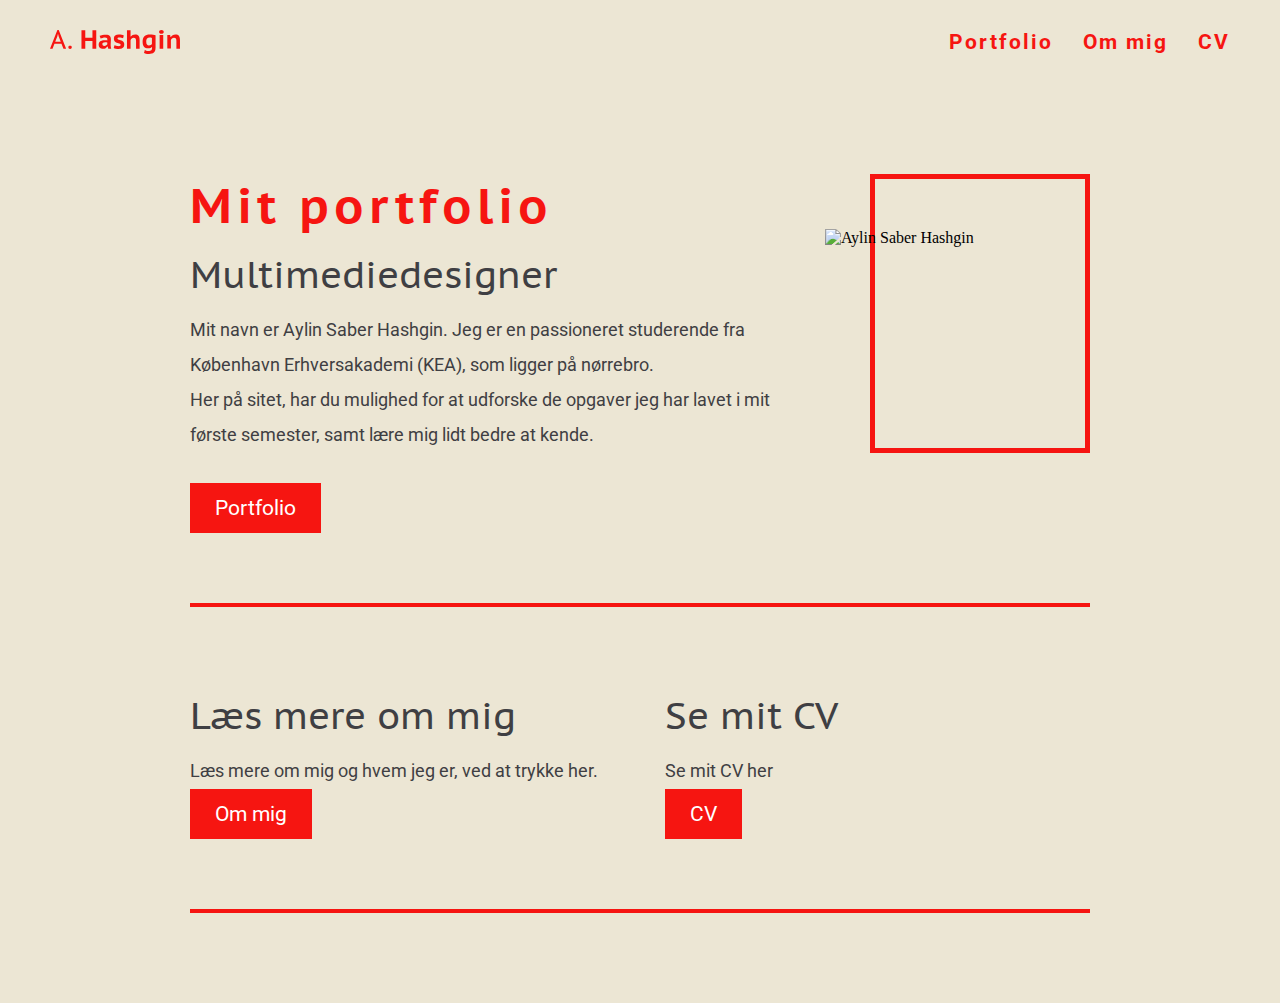
==== index.html @ f597c426 "logo tilføjet" ====
<!DOCTYPE html>
<html lang="da">
  <head>
    <meta charset="UTF-8" />
    <meta name="viewport" content="width=device-width, initial-scale=1.0" />
    <title>Document</title>
    <link rel="stylesheet" href="css/style.css" />
    <link rel="stylesheet" href="css/layout.css" />
    <link rel="preconnect" href="https://fonts.googleapis.com" />
    <link rel="preconnect" href="https://fonts.gstatic.com" crossorigin />
    <link
      href="https://fonts.googleapis.com/css2?family=PT+Sans+Caption:wght@400;700&family=Roboto:ital,wght@0,100;0,300;0,400;0,500;0,700;0,900;1,100;1,300;1,400;1,500;1,700;1,900&display=swap"
      rel="stylesheet"
    />
    <link rel="preconnect" href="https://fonts.googleapis.com" />
    <link rel="preconnect" href="https://fonts.gstatic.com" crossorigin />
    <link
      href="https://fonts.googleapis.com/css2?family=Roboto:ital,wght@0,100;0,300;0,400;0,500;0,700;0,900;1,100;1,300;1,400;1,500;1,700;1,900&display=swap"
      rel="stylesheet"
    />
  </head>
  <header>
    <div class="container">
      <a class="logo" href="index.html"><img src="billeder/logo.svg" alt="" /></a>
      <div class="line"></div>
      <nav class="menubar">
        <ul>
          <li><a href="portfolio.html">Portfolio</a></li>
          <li><a href="om-mig.html">Om mig</a></li>
          <li><a href="cv.html">CV</a></li>
        </ul>
      </nav>
    </div>
  </header>
  <body>
    <main>
      <div class="grid_2-1">
        <div class="textbox">
          <h1>Mit portfolio</h1>
          <h2>Multimediedesigner</h2>
          <p>
            Mit navn er Aylin Saber Hashgin. Jeg er en passioneret studerende fra København Erhversakademi (KEA), som ligger på nørrebro.
            <br />Her på sitet, har du mulighed for at udforske de opgaver jeg har lavet i mit første semester, samt lære mig lidt bedre at kende.
          </p>
        </div>
        <div class="imgbox">
          <img class="image1" src="billeder/IMG_6007.PNG" alt="Aylin Saber Hashgin" />
        </div>
        <a class="button" href="portfolio.html">Portfolio</a>
      </div>
      <hr />

      <div class="grid_1-1">
        <div class="linkbox">
          <h2>Læs mere om mig</h2>
          <p>Læs mere om mig og hvem jeg er, ved at trykke her.</p>
          <a class="button" href="om-mig.html">Om mig</a>
        </div>

        <div class="linkbox">
          <h2>Se mit CV</h2>
          <p>Se mit CV her</p>
          <a class="button" href="kontakt.html">CV</a>
        </div>
      </div>
      <hr />
    </main>
  </body>
</html>
---- css/style.css ----
/*************** Reset *********************/
* {
  margin: 0;
  padding: 0;
  box-sizing: border-box;
}

img {
  width: 100%;
  height: auto;
  display: block;
}

/*root indstillinger*/
:root {
  --primary: #f61511;
  --secondary: #ece6d4;
  --tertiary: #3f3f43;
  --font1: pt sans caption;
  --font2: roboto;
}

/*font indstillinger*/
h1 {
  font-family: var(--font1);
  color: var(--primary);
  letter-spacing: 5px;
  font-weight: 900;
}

h2 {
  font-family: var(--font1);
  color: var(--tertiary);
  font-weight: 100;
}

p {
  font-family: roboto;
  color: var(--tertiary);
  line-height: 35px;
  text-wrap: pretty;
}

@media (max-width: 800px) {
  h1 {
    font-size: 2.5rem;
  }

  h2 {
    font-size: 1.8rem;
    padding: 12px 0;
  }

  p {
    font-size: 1.1rem;
  }
}

@media (min-width: 900px) {
  h1 {
    font-size: 3rem;
  }

  h2 {
    font-size: 2.3rem;
    padding: 15px 0;
  }

  p {
    font-size: 1.1rem;
  }
}

/*generelle indstillinger*/
body {
  background-color: var(--secondary);
}
main {
  margin: 30px;

  @media (min-width: 960px) {
    margin: 90px auto;
    max-width: 900px;
  }
}

/*header og footer*/
header {
  padding: 30px 50px;
}

.logo img {
  width: 130px;
  height: auto;
}

.container {
  display: flex;
  align-items: center;
  justify-content: space-between;
}

.container ul {
  display: flex;
  list-style: none;
  gap: 30px;
}

.container a {
  font-family: roboto;
  color: var(--primary);
  text-decoration: none;
  font-size: 1.3rem;
  font-weight: 700;
  letter-spacing: 2px;
}

.container a:hover {
  color: var(--primary);
  opacity: 75%;
}

/* .menubar {
  background-color: #f61511;
} */

/*knap indstillinger*/
.button {
  background: var(--primary);
  padding: 13px 25px;
  max-width: fit-content;
  place-self: center;
}

a.button {
  font-family: var(--font2);
  color: white;
  text-decoration: none;
  font-size: 1.3rem;
}

.button:hover {
  background: var(--primary);
  opacity: 70%;
}

hr {
  border: 2px solid var(--primary);
  margin: 70px 0;
}

/*billede med rød border*/

.imgbox {
  border: 5px solid var(--primary);

  @media (max-width: 900px) {
    margin-left: 50px;
    margin-bottom: 80px;
  }

  @media (min-width: 900px) {
    margin-left: 70px;
  }
}

.image1 {
  transform: translate(-50px, 50px);
}

@media (min-width: 900px) {
  .button {
    display: inline-block;
    place-self: end left;
  }
}
---- css/layout.css ----
@media (max-width: 900px) {
  .grid_2-1 {
    display: grid;
    gap: 20px;
    grid-template-columns: 1fr;
  }

  .grid_1-1 {
    display: grid;
    gap: 50px;
  }
}

@media (min-width: 900px) {
  .grid_2-1 {
    display: grid;
    gap: 30px;
    grid-template-columns: 2fr 1fr; /* To kolonner */
    grid-template-rows: auto auto; /* To rækker */
  }

  .textbox {
    grid-column: 1; /* Placer textbox i første kolonne */
  }

  .imgbox {
    grid-column: 2; /* Placer imgbox i anden kolonne */
  }

  .button {
    grid-column: 1; /* Knappen skal være i den første kolonne (under textbox) */
    grid-row: 2; /* Placer knappen i den anden række */
  }

  .grid_1-1 {
    display: grid;
    gap: 50px;
    grid-template-columns: 1fr 1fr;
  }
}
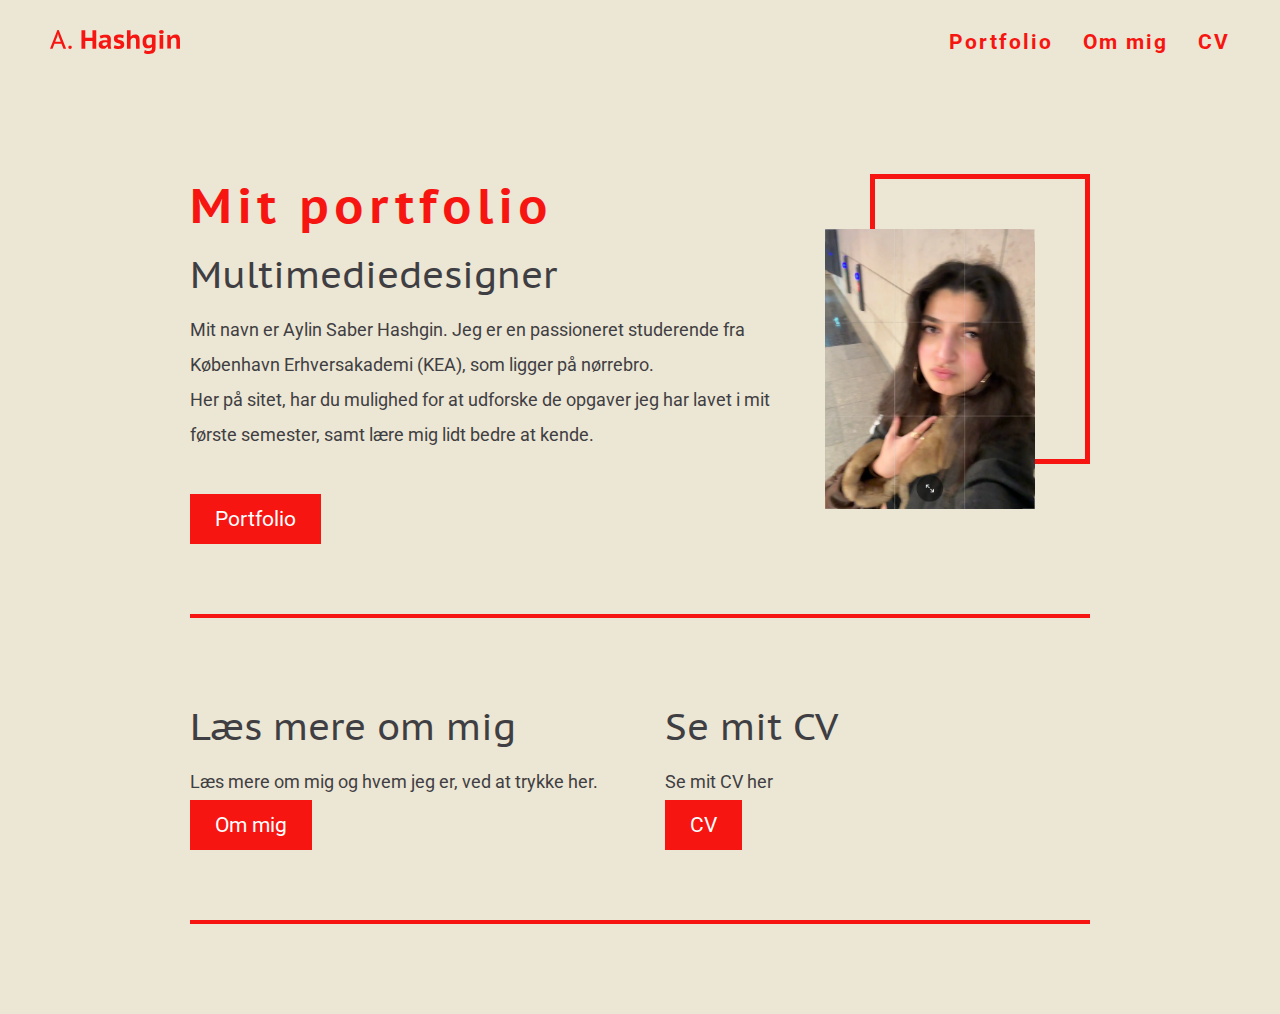
==== commit f1fb073e: "wepb billede tilføjet på forside" ====
--- a/index.html
+++ b/index.html
@@ -44,7 +44,7 @@
           </p>
         </div>
         <div class="imgbox">
-          <img class="image1" src="billeder/IMG_6007.PNG" alt="Aylin Saber Hashgin" />
+          <img class="image1" src="billeder/aylin_forside.webp" alt="Aylin Saber Hashgin" />
         </div>
         <a class="button" href="portfolio.html">Portfolio</a>
       </div>
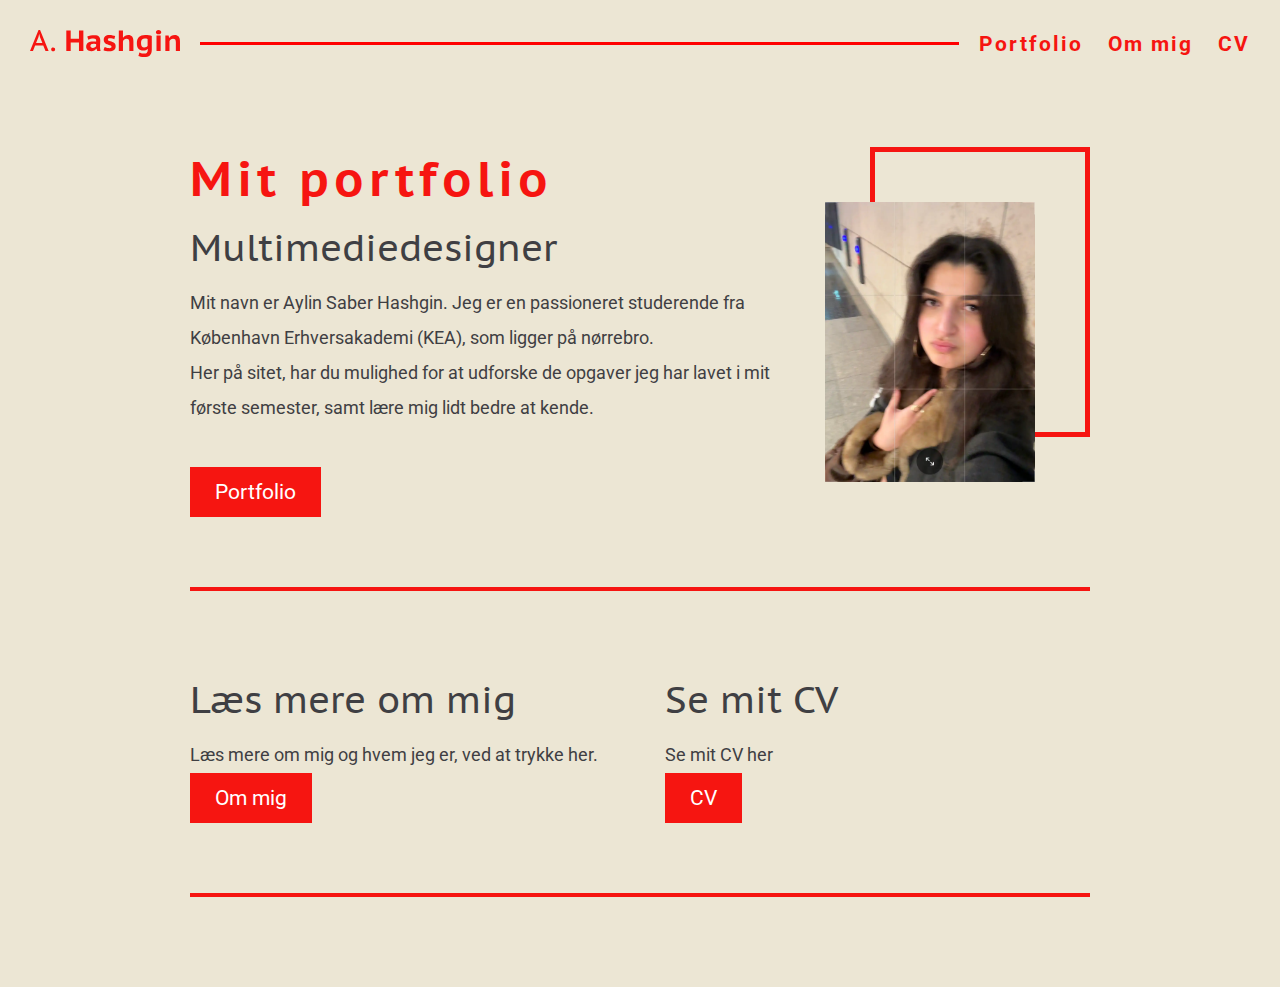
==== commit e9bd4acc: "burger menu lavet" ====
--- a/index.html
+++ b/index.html
@@ -22,13 +22,18 @@
   <header>
     <div class="container">
       <a class="logo" href="index.html"><img src="billeder/logo.svg" alt="" /></a>
-      <div class="line"></div>
+      <div class="bigline"></div>
       <nav class="menubar">
-        <ul>
+        <ul class="menulinks" id="menulinks">
           <li><a href="portfolio.html">Portfolio</a></li>
           <li><a href="om-mig.html">Om mig</a></li>
           <li><a href="cv.html">CV</a></li>
         </ul>
+        <div class="burger" id="burger">
+          <div class="line"></div>
+          <div class="line"></div>
+          <div class="line"></div>
+        </div>
       </nav>
     </div>
   </header>
@@ -65,5 +70,6 @@
       </div>
       <hr />
     </main>
+    <script src="script.js"></script>
   </body>
 </html>
--- a/css/style.css
+++ b/css/style.css
@@ -22,20 +22,25 @@
 
 /*font indstillinger*/
 h1 {
-  font-family: var(--font1);
+  font-family: var(--font1), sans-serif;
   color: var(--primary);
   letter-spacing: 5px;
   font-weight: 900;
 }
 
 h2 {
-  font-family: var(--font1);
+  font-family: var(--font1), sans-serif;
   color: var(--tertiary);
   font-weight: 100;
 }
 
+h3 {
+  font-family: var(--font1), sans-serif;
+  color: var(--primary);
+}
+
 p {
-  font-family: roboto;
+  font-family: var(--font2), sans-serif;
   color: var(--tertiary);
   line-height: 35px;
   text-wrap: pretty;
@@ -76,7 +81,7 @@
   background-color: var(--secondary);
 }
 main {
-  margin: 30px;
+  margin: 38px;
 
   @media (min-width: 960px) {
     margin: 90px auto;
@@ -85,44 +90,101 @@
 }
 
 /*header og footer*/
-header {
-  padding: 30px 50px;
-}
-
-.logo img {
-  width: 130px;
-  height: auto;
-}
-
 .container {
   display: flex;
   align-items: center;
   justify-content: space-between;
-}
-
-.container ul {
+
+  margin: 30px;
+}
+
+.logo {
+  width: 150px;
+  height: auto;
+}
+
+.bigline {
+  flex-grow: 1;
+  height: 3px;
+  background-color: red;
+  margin: 0 20px;
+}
+
+.menubar {
   display: flex;
+  align-items: center;
+}
+
+.menulinks {
   list-style: none;
-  gap: 30px;
-}
-
-.container a {
-  font-family: roboto;
+  display: flex;
+  gap: 25px;
+}
+
+.menubar li a {
+  font-family: var(--font2), sans-serif;
+  font-weight: 700;
+  font-size: 1.3rem;
   color: var(--primary);
   text-decoration: none;
-  font-size: 1.3rem;
-  font-weight: 700;
   letter-spacing: 2px;
 }
 
-.container a:hover {
-  color: var(--primary);
+.menubar li a:hover {
   opacity: 75%;
 }
 
-/* .menubar {
-  background-color: #f61511;
-} */
+.burger {
+  display: none;
+  flex-direction: column;
+  gap: 5px;
+  transition: transform 0.3s ease;
+}
+
+.burger .line {
+  width: 30px;
+  height: 4px;
+  background-color: var(--primary);
+  border-radius: 5px;
+  transition: transform 0.3s ease, opacity 0.3s ease;
+}
+
+.burger.active .line:nth-child(1) {
+  transform: rotate(45deg) translate(5px, 5px); /* Første linje roteres og flyttes */
+}
+
+.burger.active .line:nth-child(2) {
+  opacity: 0; /* Mellemste linje forsvinder */
+}
+
+.burger.active .line:nth-child(3) {
+  transform: rotate(-45deg) translate(5px, -5px); /* Tredje linje roteres og flyttes */
+}
+
+@media (max-width: 900px) {
+  .menulinks {
+    display: none;
+    flex-direction: column;
+    position: absolute;
+    top: 70px;
+    right: 30px;
+    left: 30px;
+    width: 90%;
+    background-color: var(--secondary);
+    border: 3px solid var(--primary);
+    padding: 1.3rem;
+    z-index: 100;
+  }
+
+  .burger {
+    display: flex;
+    cursor: pointer;
+  }
+
+  .menulinks.active {
+    display: flex;
+  }
+}
 
 /*knap indstillinger*/
 .button {
@@ -174,3 +236,95 @@
     place-self: end left;
   }
 }
+
+/*om mig og cv*/
+.grid_1-2 {
+  margin: 30px 0 0;
+}
+
+.grid_1-2 p {
+  line-height: 2rem;
+}
+
+.cvtitel {
+  color: white;
+  background-color: var(--primary);
+  max-width: fit-content;
+  padding: 5px 10px;
+
+  @media (max-width: 900px) {
+    font-size: 1.2rem;
+    margin: 45px 0 12px;
+  }
+
+  @media (min-width: 900px) {
+    font-size: 1.4rem;
+    margin: 45px 0 10px;
+  }
+}
+
+.pbold {
+  font-weight: 900;
+}
+
+.grid_1-2 .pbold {
+  @media (max-width: 900px) {
+    margin-top: 25px;
+  }
+}
+
+.cv li {
+  font-family: var(--font2), sans-serif;
+  color: var(--tertiary);
+  line-height: 1.9rem;
+
+  @media (max-width: 900px) {
+    font-size: 1rem;
+  }
+
+  @media (min-width: 900px) {
+    font-size: 1.1rem;
+  }
+}
+
+.cv ul {
+  list-style-position: inside;
+
+  @media (max-width: 900px) {
+    margin: 15px 0 40px;
+  }
+
+  @media (min-width: 900px) {
+    margin: 18px 0 20px;
+  }
+}
+
+.cv small {
+  font-family: var(--font2), sans-serif;
+  font-weight: 300;
+
+  @media (max-width: 900px) {
+    font-size: 1rem;
+  }
+
+  @media (min-width: 900px) {
+    font-size: 1.05rem;
+  }
+}
+
+.sprog .pbold {
+  margin-top: 12px;
+}
+
+.grid_1-2 .imgbox {
+  margin: 0;
+}
+
+.themes {
+  margin: 10px 0;
+}
+.themebox {
+  border: 2px solid var(--primary);
+  padding: 20px;
+  margin: 20px 0;
+}
--- a/css/layout.css
+++ b/css/layout.css
@@ -15,21 +15,21 @@
   .grid_2-1 {
     display: grid;
     gap: 30px;
-    grid-template-columns: 2fr 1fr; /* To kolonner */
-    grid-template-rows: auto auto; /* To rækker */
+    grid-template-columns: 2fr 1fr;
+    grid-template-rows: auto auto;
   }
 
   .textbox {
-    grid-column: 1; /* Placer textbox i første kolonne */
+    grid-column: 1;
   }
 
   .imgbox {
-    grid-column: 2; /* Placer imgbox i anden kolonne */
+    grid-column: 2;
   }
 
   .button {
-    grid-column: 1; /* Knappen skal være i den første kolonne (under textbox) */
-    grid-row: 2; /* Placer knappen i den anden række */
+    grid-column: 1;
+    grid-row: 2;
   }
 
   .grid_1-1 {
@@ -37,4 +37,18 @@
     gap: 50px;
     grid-template-columns: 1fr 1fr;
   }
+
+  .grid_1-2 {
+    display: grid;
+    grid-template-columns: 2fr 1fr;
+    gap: 40px;
+  }
+
+  .kontakt {
+    grid-row: 1;
+  }
+
+  .image2 {
+    grid-column: 2;
+  }
 }
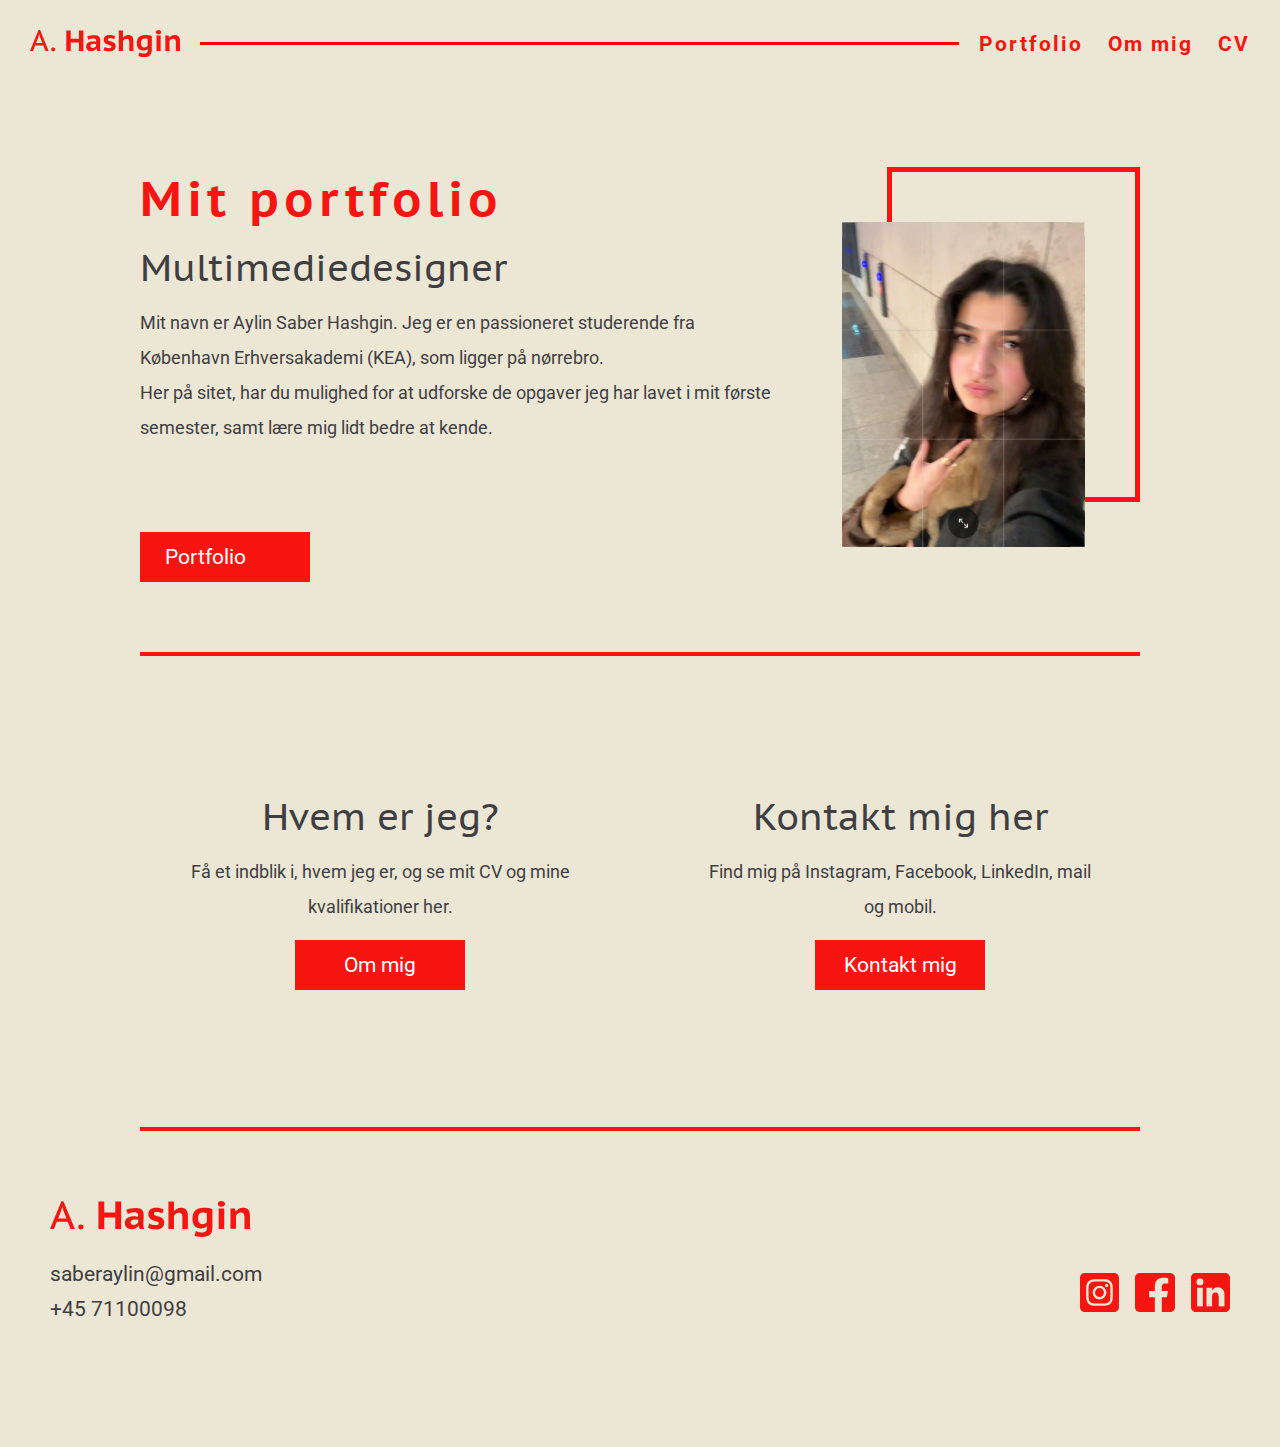
==== commit ab2c1b78: "første udkast af footer" ====
--- a/index.html
+++ b/index.html
@@ -3,7 +3,8 @@
   <head>
     <meta charset="UTF-8" />
     <meta name="viewport" content="width=device-width, initial-scale=1.0" />
-    <title>Document</title>
+    <title>Forside</title>
+    <link rel="icon" type="image/x-icon" href="billeder/favicon.png" />
     <link rel="stylesheet" href="css/style.css" />
     <link rel="stylesheet" href="css/layout.css" />
     <link rel="preconnect" href="https://fonts.googleapis.com" />
@@ -19,25 +20,25 @@
       rel="stylesheet"
     />
   </head>
-  <header>
-    <div class="container">
-      <a class="logo" href="index.html"><img src="billeder/logo.svg" alt="" /></a>
-      <div class="bigline"></div>
-      <nav class="menubar">
-        <ul class="menulinks" id="menulinks">
-          <li><a href="portfolio.html">Portfolio</a></li>
-          <li><a href="om-mig.html">Om mig</a></li>
-          <li><a href="cv.html">CV</a></li>
-        </ul>
-        <div class="burger" id="burger">
-          <div class="line"></div>
-          <div class="line"></div>
-          <div class="line"></div>
-        </div>
-      </nav>
-    </div>
-  </header>
   <body>
+    <header>
+      <div class="container">
+        <a class="logo" href="index.html"><img src="billeder/logo.svg" alt="" /></a>
+        <div class="bigline"></div>
+        <nav class="menubar">
+          <ul class="menulinks" id="menulinks">
+            <li><a href="portfolio.html">Portfolio</a></li>
+            <li><a href="om-mig.html">Om mig</a></li>
+            <li><a href="cv.html">CV</a></li>
+          </ul>
+          <div class="burger" id="burger">
+            <div class="line"></div>
+            <div class="line"></div>
+            <div class="line"></div>
+          </div>
+        </nav>
+      </div>
+    </header>
     <main>
       <div class="grid_2-1">
         <div class="textbox">
@@ -54,22 +55,44 @@
         <a class="button" href="portfolio.html">Portfolio</a>
       </div>
       <hr />
-
       <div class="grid_1-1">
-        <div class="linkbox">
-          <h2>Læs mere om mig</h2>
-          <p>Læs mere om mig og hvem jeg er, ved at trykke her.</p>
-          <a class="button" href="om-mig.html">Om mig</a>
+        <div class="card">
+          <h2>Hvem er jeg?</h2>
+          <p>Få et indblik i, hvem jeg er, og se mit CV og mine kvalifikationer her.</p>
+          <a href="om-mig.html" class="button">Om mig</a>
         </div>
-
-        <div class="linkbox">
-          <h2>Se mit CV</h2>
-          <p>Se mit CV her</p>
-          <a class="button" href="kontakt.html">CV</a>
+        <div class="card">
+          <h2>Kontakt mig her</h2>
+          <p>Find mig på Instagram, Facebook, LinkedIn, mail og mobil.</p>
+          <a href="kontakt.html" class="button">Kontakt mig</a>
         </div>
       </div>
       <hr />
     </main>
+    <footer>
+      <div class="footercontainer">
+        <img class="logo" src="billeder/logo.svg" alt="Logo" />
+        <div class="contactinfo">
+          <ul>
+            <li><a href="mailto:saberaylin@gmail.com">saberaylin@gmail.com</a></li>
+            <li><a href="tel:+4571100098">+45 71100098</a></li>
+          </ul>
+          <div class="socials">
+            <ul>
+              <li>
+                <a href="https://www.instagram.com/aylinsaber_/"><img src="billeder/instagram.svg" alt="" /></a>
+              </li>
+              <li>
+                <a href="https://www.facebook.com/profile.php?id=100009716586452&locale=da_DK"><img src="billeder/facebook.svg" alt="" /></a>
+              </li>
+              <li>
+                <a href="https://www.linkedin.com/in/aylin-saber-b45041285/"><img src="billeder/linkedin.svg" alt="" /></a>
+              </li>
+            </ul>
+          </div>
+        </div>
+      </div>
+    </footer>
     <script src="script.js"></script>
   </body>
 </html>
--- a/css/style.css
+++ b/css/style.css
@@ -46,7 +46,7 @@
   text-wrap: pretty;
 }
 
-@media (max-width: 800px) {
+@media (max-width: 900px) {
   h1 {
     font-size: 2.5rem;
   }
@@ -80,22 +80,41 @@
 body {
   background-color: var(--secondary);
 }
-main {
+
+/* main {
   margin: 38px;
 
   @media (min-width: 960px) {
     margin: 90px auto;
     max-width: 900px;
   }
+} */
+
+main {
+  margin: 80px 40px;
+
+  @media (min-width: 900px) {
+    margin: 80px 50px 70px;
+  }
+  @media (min-width: 1070px) {
+    margin: 80px auto 50px auto;
+    max-width: 1000px;
+  }
 }
 
 /*header og footer*/
+header {
+  position: sticky;
+  padding: 30px;
+  top: 0;
+  z-index: 1000;
+  background-color: var(--secondary);
+}
+
 .container {
   display: flex;
   align-items: center;
   justify-content: space-between;
-
-  margin: 30px;
 }
 
 .logo {
@@ -145,7 +164,6 @@
   width: 30px;
   height: 4px;
   background-color: var(--primary);
-  border-radius: 5px;
   transition: transform 0.3s ease, opacity 0.3s ease;
 }
 
@@ -186,11 +204,50 @@
   }
 }
 
+.footercontainer {
+  margin: 30px 50px 100px;
+}
+
+.footercontainer .logo {
+  width: 200px;
+}
+
+.contactinfo ul {
+  list-style: none;
+  font-size: 1.3rem;
+  font-family: var(--font2), sans-serif;
+  line-height: 35px;
+  margin: 20px 0;
+}
+
+.contactinfo a {
+  color: var(--tertiary);
+  text-decoration: none;
+}
+
+.contactinfo a:hover {
+  color: var(--tertiary);
+  text-decoration: underline;
+}
+
+.socials ul {
+  width: 150px;
+  list-style: none;
+  display: flex;
+  align-items: center;
+  gap: 16px;
+}
+
+.socials {
+  place-self: center right;
+}
+
 /*knap indstillinger*/
 .button {
+  display: inline-block;
   background: var(--primary);
   padding: 13px 25px;
-  max-width: fit-content;
+  width: 170px;
   place-self: center;
 }
 
@@ -212,13 +269,11 @@
 }
 
 /*billede med rød border*/
-
 .imgbox {
   border: 5px solid var(--primary);
 
   @media (max-width: 900px) {
-    margin-left: 50px;
-    margin-bottom: 80px;
+    margin: 30px 0 90px 50px;
   }
 
   @media (min-width: 900px) {
@@ -237,8 +292,82 @@
   }
 }
 
+/*to links på forsiden*/
+
+.grid_1-1 {
+  display: flex;
+  gap: 40px; /* Afstand mellem kortene */
+  padding: 2rem 0;
+}
+
+.card {
+  /* border: 3px solid var(--primary);
+  background-color: #f8f5eb; */
+  padding: 20px;
+  flex: 1;
+  display: flex;
+  flex-direction: column;
+  justify-content: space-between;
+  text-align: center; /* Centrer tekst */
+}
+
+.card .button {
+  margin: 15px 0;
+  place-self: center;
+}
+
 /*om mig og cv*/
-.grid_1-2 {
+.grid_1-1 .imgbox {
+  margin: 0;
+
+  @media (max-width: 900px) {
+    margin-right: 50px;
+    margin-bottom: 70px;
+  }
+
+  @media (min-width: 900px) {
+    margin-right: 90px;
+    margin-bottom: 25px;
+  }
+}
+
+.image2 {
+  transform: translate(50px, 50px);
+}
+
+.pbold {
+  font-weight: 700;
+}
+
+.contact {
+  margin: 20px 0;
+}
+
+.contact ul {
+  list-style: none;
+  font-size: 1.1rem;
+  color: var(--tertiary);
+  font-family: var(--font2);
+  line-height: 35px;
+  margin: 0 0 20px;
+}
+
+.language {
+  margin: 28px 0;
+
+  @media (max-width: 900px) {
+    border-top: 3px solid var(--primary);
+    border-bottom: 3px solid var(--primary);
+    padding: 15px 0;
+  }
+
+  @media (min-width: 900px) {
+    border: 3px solid var(--primary);
+    padding: 15px;
+  }
+}
+
+/* .grid_1-2 {
   margin: 30px 0 0;
 }
 
@@ -327,4 +456,4 @@
   border: 2px solid var(--primary);
   padding: 20px;
   margin: 20px 0;
-}
+} */
--- a/css/layout.css
+++ b/css/layout.css
@@ -1,17 +1,30 @@
 @media (max-width: 900px) {
   .grid_2-1 {
     display: grid;
-    gap: 20px;
     grid-template-columns: 1fr;
   }
 
   .grid_1-1 {
     display: grid;
-    gap: 50px;
+    gap: 30px;
   }
 }
 
+.language {
+  display: grid;
+  gap: 15px;
+}
+
 @media (min-width: 900px) {
+  .contactinfo {
+    display: grid;
+    grid-template-columns: 1fr 1fr;
+  }
+
+  .socials {
+    grid-column: 2;
+  }
+
   .grid_2-1 {
     display: grid;
     gap: 30px;
@@ -34,7 +47,25 @@
 
   .grid_1-1 {
     display: grid;
-    gap: 50px;
+    grid-template-columns: 1fr 1fr;
+  }
+
+  .grid_1-1 .imgbox {
+    grid-column: 1;
+    grid-row: 1 / span 2;
+  }
+
+  .about {
+    grid-column: 2;
+  }
+
+  .abouttext {
+    grid-column: 2;
+  }
+
+  .contactbox {
+    display: grid;
+    gap: 45px;
     grid-template-columns: 1fr 1fr;
   }
 
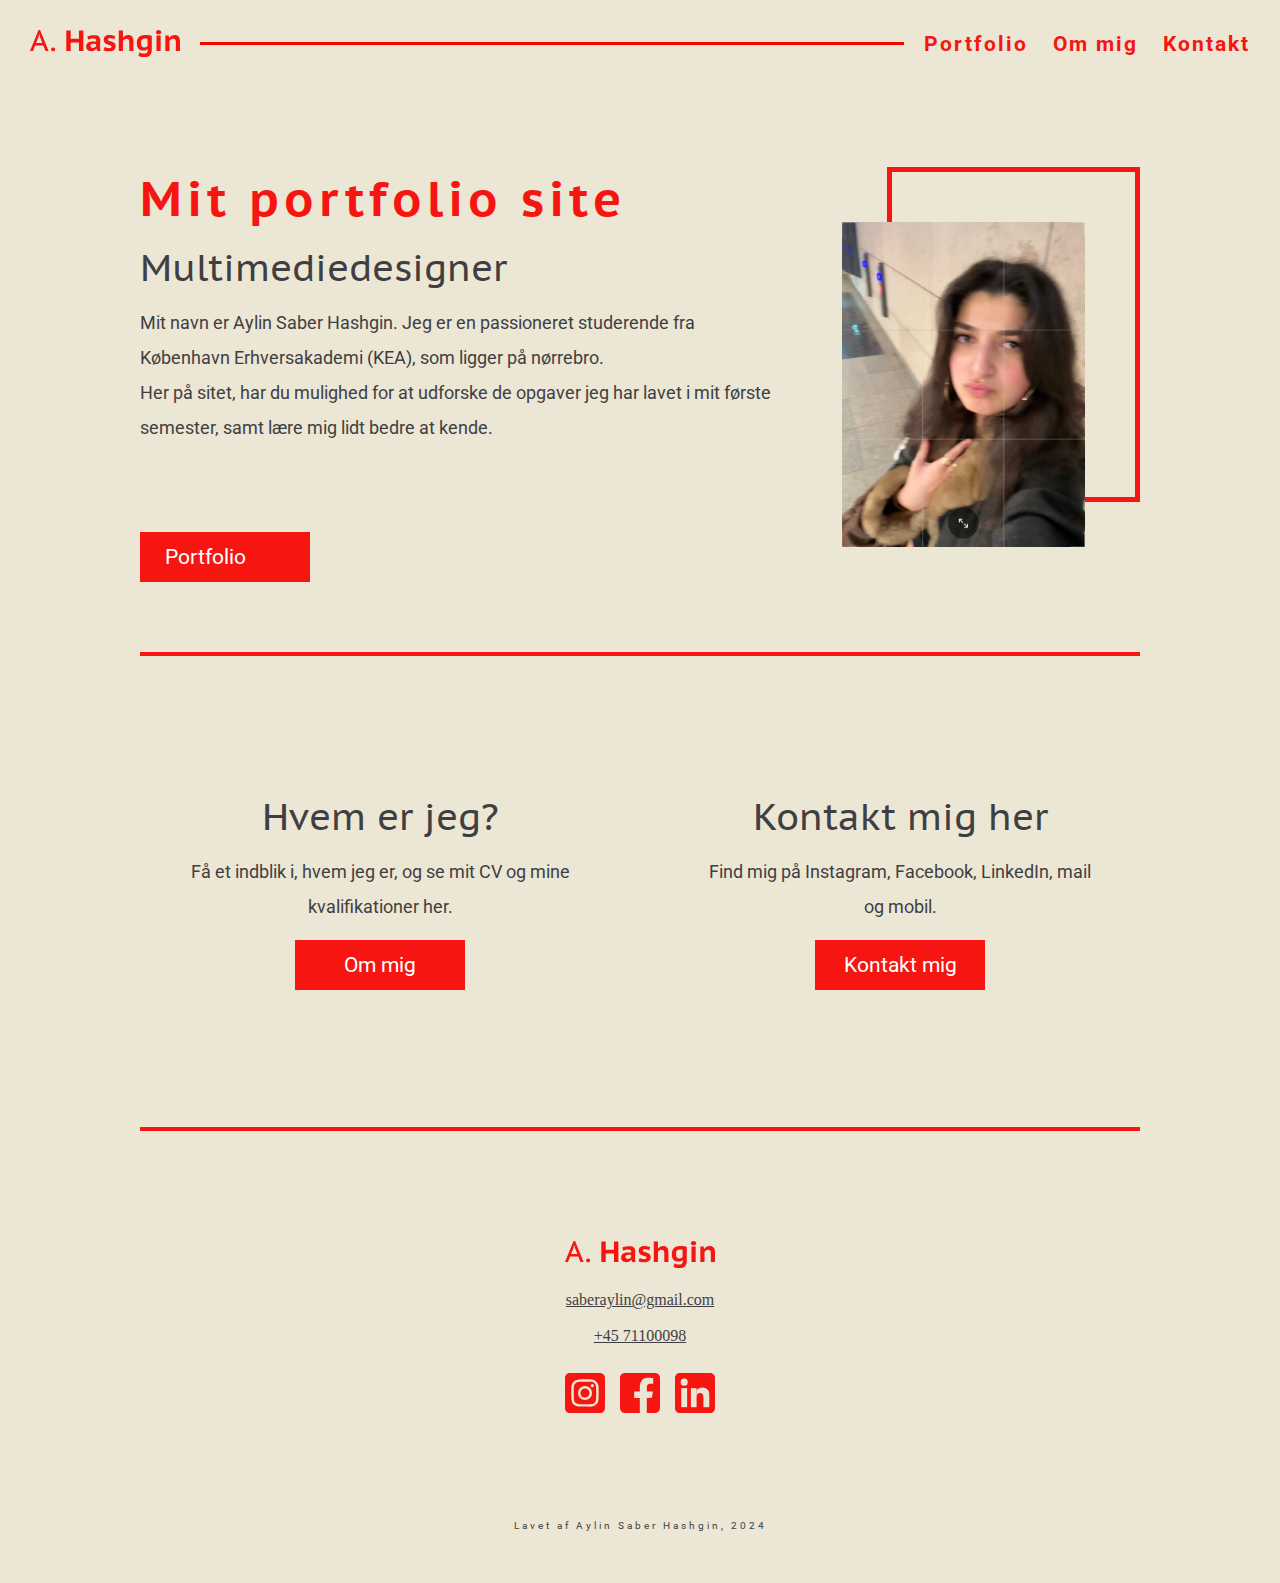
==== commit 85d4d479: "tilføjelser" ====
--- a/index.html
+++ b/index.html
@@ -29,7 +29,7 @@
           <ul class="menulinks" id="menulinks">
             <li><a href="portfolio.html">Portfolio</a></li>
             <li><a href="om-mig.html">Om mig</a></li>
-            <li><a href="cv.html">CV</a></li>
+            <li><a href="kontakt.html">Kontakt</a></li>
           </ul>
           <div class="burger" id="burger">
             <div class="line"></div>
@@ -42,7 +42,7 @@
     <main>
       <div class="grid_2-1">
         <div class="textbox">
-          <h1>Mit portfolio</h1>
+          <h1>Mit portfolio site</h1>
           <h2>Multimediedesigner</h2>
           <p>
             Mit navn er Aylin Saber Hashgin. Jeg er en passioneret studerende fra København Erhversakademi (KEA), som ligger på nørrebro.
@@ -71,26 +71,17 @@
     </main>
     <footer>
       <div class="footercontainer">
-        <img class="logo" src="billeder/logo.svg" alt="Logo" />
-        <div class="contactinfo">
-          <ul>
-            <li><a href="mailto:saberaylin@gmail.com">saberaylin@gmail.com</a></li>
-            <li><a href="tel:+4571100098">+45 71100098</a></li>
-          </ul>
-          <div class="socials">
-            <ul>
-              <li>
-                <a href="https://www.instagram.com/aylinsaber_/"><img src="billeder/instagram.svg" alt="" /></a>
-              </li>
-              <li>
-                <a href="https://www.facebook.com/profile.php?id=100009716586452&locale=da_DK"><img src="billeder/facebook.svg" alt="" /></a>
-              </li>
-              <li>
-                <a href="https://www.linkedin.com/in/aylin-saber-b45041285/"><img src="billeder/linkedin.svg" alt="" /></a>
-              </li>
-            </ul>
-          </div>
+        <a href="index.html"><img class="logo" src="billeder/logo.svg" alt="Logo" /></a>
+        <a href="mailto:saberaylin@gmail.com">saberaylin@gmail.com</a>
+        <a href="tel:+4571100098">+45 71100098</a>
+        <div class="socials">
+          <a href="https://www.instagram.com/aylinsaber_/"><img src="billeder/instagram.svg" alt="Instagram" /></a>
+          <a href="https://www.facebook.com/profile.php?id=100009716586452&locale=da_DK"><img src="billeder/facebook.svg" alt="Facebook" /></a>
+          <a href="https://www.linkedin.com/in/aylin-saber-b45041285/"><img src="billeder/linkedin.svg" alt="LinkedIn" /></a>
         </div>
+      </div>
+      <div class="footerbottom">
+        <p>Lavet af Aylin Saber Hashgin, 2024</p>
       </div>
     </footer>
     <script src="script.js"></script>
--- a/css/style.css
+++ b/css/style.css
@@ -81,15 +81,6 @@
   background-color: var(--secondary);
 }
 
-/* main {
-  margin: 38px;
-
-  @media (min-width: 960px) {
-    margin: 90px auto;
-    max-width: 900px;
-  }
-} */
-
 main {
   margin: 80px 40px;
 
@@ -168,15 +159,15 @@
 }
 
 .burger.active .line:nth-child(1) {
-  transform: rotate(45deg) translate(5px, 5px); /* Første linje roteres og flyttes */
+  transform: rotate(45deg) translate(5px, 5px);
 }
 
 .burger.active .line:nth-child(2) {
-  opacity: 0; /* Mellemste linje forsvinder */
+  opacity: 0;
 }
 
 .burger.active .line:nth-child(3) {
-  transform: rotate(-45deg) translate(5px, -5px); /* Tredje linje roteres og flyttes */
+  transform: rotate(-45deg) translate(5px, -5px);
 }
 
 @media (max-width: 900px) {
@@ -204,42 +195,55 @@
   }
 }
 
+footer {
+  padding: 40px 20px;
+}
+
 .footercontainer {
-  margin: 30px 50px 100px;
-}
-
-.footercontainer .logo {
-  width: 200px;
-}
-
-.contactinfo ul {
-  list-style: none;
-  font-size: 1.3rem;
-  font-family: var(--font2), sans-serif;
-  line-height: 35px;
-  margin: 20px 0;
-}
-
-.contactinfo a {
-  color: var(--tertiary);
-  text-decoration: none;
-}
-
-.contactinfo a:hover {
-  color: var(--tertiary);
-  text-decoration: underline;
-}
-
-.socials ul {
-  width: 150px;
-  list-style: none;
-  display: flex;
+  display: flex;
+  flex-direction: column; /* elementer placeret ovenpå hinanden */
   align-items: center;
-  gap: 16px;
+  gap: 18px;
+}
+
+footer .logo {
+  width: 140px;
+  margin-bottom: 5px;
+
+  @media (min-width: 900px) {
+    width: 150px;
+  }
+}
+
+.footercontainer a {
+  color: var(--tertiary);
+  font-size: 1rem;
 }
 
 .socials {
-  place-self: center right;
+  display: flex;
+  justify-content: center;
+  gap: 15px;
+  margin: 10px 0 15px;
+}
+
+.socials img {
+  width: 30px;
+  height: auto;
+
+  @media (min-width: 900px) {
+    width: 40px;
+  }
+}
+
+.footerbottom {
+  margin: 80px 0 0;
+  text-align: center;
+}
+
+.footerbottom p {
+  font-size: 10px;
+  letter-spacing: 3px;
 }
 
 /*knap indstillinger*/
@@ -296,19 +300,17 @@
 
 .grid_1-1 {
   display: flex;
-  gap: 40px; /* Afstand mellem kortene */
+  gap: 40px;
   padding: 2rem 0;
 }
 
 .card {
-  /* border: 3px solid var(--primary);
-  background-color: #f8f5eb; */
   padding: 20px;
   flex: 1;
   display: flex;
   flex-direction: column;
   justify-content: space-between;
-  text-align: center; /* Centrer tekst */
+  text-align: center;
 }
 
 .card .button {
@@ -317,7 +319,7 @@
 }
 
 /*om mig og cv*/
-.grid_1-1 .imgbox {
+.grid_about .imgbox {
   margin: 0;
 
   @media (max-width: 900px) {
@@ -327,7 +329,12 @@
 
   @media (min-width: 900px) {
     margin-right: 90px;
-    margin-bottom: 25px;
+  }
+}
+
+.grid_about {
+  @media (min-width: 900px) {
+    margin-bottom: 100px;
   }
 }
 
@@ -353,107 +360,114 @@
 }
 
 .language {
-  margin: 28px 0;
+  margin: 27px 0 37px;
 
   @media (max-width: 900px) {
     border-top: 3px solid var(--primary);
     border-bottom: 3px solid var(--primary);
-    padding: 15px 0;
-  }
-
-  @media (min-width: 900px) {
-    border: 3px solid var(--primary);
-    padding: 15px;
-  }
-}
-
-/* .grid_1-2 {
-  margin: 30px 0 0;
-}
-
-.grid_1-2 p {
-  line-height: 2rem;
+    padding: 35px 0;
+  }
+}
+
+.noline {
+  @media (max-width: 900px) {
+    display: none;
+  }
 }
 
 .cvtitel {
-  color: white;
-  background-color: var(--primary);
-  max-width: fit-content;
-  padding: 5px 10px;
-
-  @media (max-width: 900px) {
-    font-size: 1.2rem;
-    margin: 45px 0 12px;
-  }
-
-  @media (min-width: 900px) {
-    font-size: 1.4rem;
-    margin: 45px 0 10px;
-  }
-}
-
-.pbold {
-  font-weight: 900;
-}
-
-.grid_1-2 .pbold {
-  @media (max-width: 900px) {
-    margin-top: 25px;
-  }
-}
-
-.cv li {
+  color: var(--primary);
+  font-size: 1.8rem;
+
+  @media (min-width: 900px) {
+  }
+}
+
+.cvbox ul {
+  margin: 15px 0 50px;
+  font-size: 1rem;
   font-family: var(--font2), sans-serif;
   color: var(--tertiary);
-  line-height: 1.9rem;
-
-  @media (max-width: 900px) {
-    font-size: 1rem;
-  }
-
-  @media (min-width: 900px) {
-    font-size: 1.1rem;
-  }
-}
-
-.cv ul {
+  list-style: square;
   list-style-position: inside;
-
-  @media (max-width: 900px) {
-    margin: 15px 0 40px;
-  }
-
-  @media (min-width: 900px) {
-    margin: 18px 0 20px;
-  }
-}
-
-.cv small {
+  line-height: 35px;
+}
+
+small {
   font-family: var(--font2), sans-serif;
+  color: var(--tertiary);
   font-weight: 300;
-
-  @media (max-width: 900px) {
-    font-size: 1rem;
-  }
-
-  @media (min-width: 900px) {
-    font-size: 1.05rem;
-  }
-}
-
-.sprog .pbold {
-  margin-top: 12px;
-}
-
-.grid_1-2 .imgbox {
-  margin: 0;
+  font-size: 0.9rem;
+}
+
+.kompetencer h2 {
+  padding: 0;
+}
+
+.kompetencer ul {
+  line-height: 32px;
+  margin: 5px 0 30px;
+}
+
+/*portfolio forside*/
+.themebox {
+  margin: 70px 0 90px;
 }
 
 .themes {
-  margin: 10px 0;
-}
-.themebox {
-  border: 2px solid var(--primary);
-  padding: 20px;
+  border: 3px solid var(--primary);
+  margin: 18px;
+  padding: 18px;
+
+  @media (min-width: 900px) {
+    margin: 25px 0 30px;
+    padding: 30px;
+    width: 600px;
+  }
+}
+
+.themes a {
+  text-decoration: none;
+  font-family: var(--font1);
+  color: var(--tertiary);
+  font-size: 1.1rem;
+
+  @media (min-width: 900px) {
+    font-size: 1.7rem;
+    display: inline-block; /* Sørger for, at transform kun gælder for teksten */
+    transition: transform 0.3s ease, color 0.3s ease;
+  }
+}
+
+.themes a:hover {
+  text-decoration: none;
+  transform: scale(1.1); /* Gør teksten større */
+  color: var(--tertiary);
+
+  @media (min-width: 900px) {
+    transform: scale(1.1); /* Gør teksten større */
+  }
+}
+
+.left {
+  text-align: center;
+  place-self: center left;
+}
+
+.right {
+  text-align: center;
+  place-self: center right;
+}
+
+/* tema 2*/
+.grid_tema2 {
   margin: 20px 0;
-} */
+}
+
+.temaintro {
+  max-width: 75ch;
+}
+
+.temabutton {
+  place-self: center;
+}
--- a/css/layout.css
+++ b/css/layout.css
@@ -5,6 +5,11 @@
   }
 
   .grid_1-1 {
+    display: grid;
+    gap: 30px;
+  }
+
+  .grid_about {
     display: grid;
     gap: 30px;
   }
@@ -50,7 +55,13 @@
     grid-template-columns: 1fr 1fr;
   }
 
-  .grid_1-1 .imgbox {
+  .grid_about {
+    display: grid;
+    grid-template-columns: 1fr 1fr;
+    grid-template-rows: 1fr 2fr;
+  }
+
+  .grid_about .imgbox {
     grid-column: 1;
     grid-row: 1 / span 2;
   }
@@ -65,7 +76,7 @@
 
   .contactbox {
     display: grid;
-    gap: 45px;
+    gap: 150px;
     grid-template-columns: 1fr 1fr;
   }
 
@@ -82,4 +93,33 @@
   .image2 {
     grid-column: 2;
   }
+
+  .cvcontainer {
+    display: grid;
+    grid-template-columns: 1fr 1fr;
+    gap: 20px 80px;
+  }
+
+  .cvjob {
+    grid-column: 1;
+    grid-row: 1 / span 2;
+  }
+
+  .cvschool {
+    grid-column: 2;
+  }
+
+  .kompetencer {
+    grid-column: 2;
+    grid-row: 2;
+  }
+
+  .grid_tema2 {
+    display: grid;
+    grid-column: 1fr 1fr;
+  }
+
+  .temabutton {
+    grid-column: 2;
+  }
 }
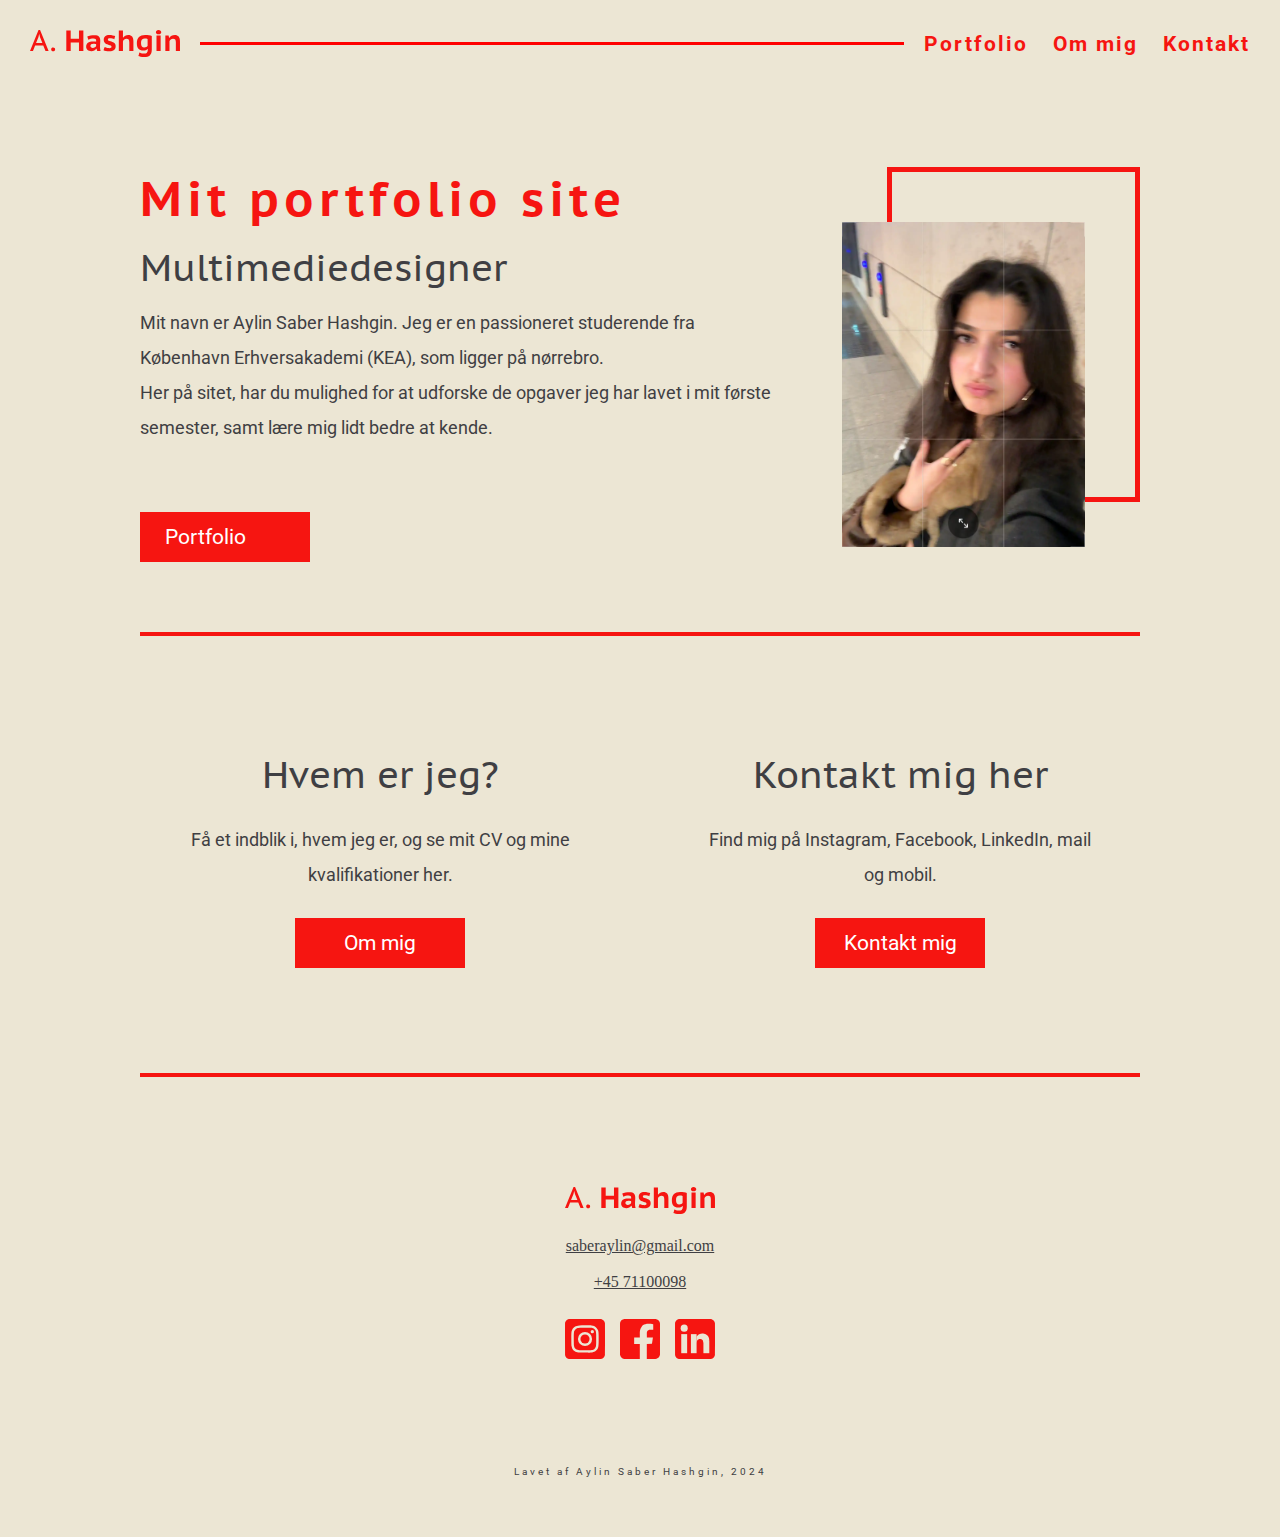
==== commit 6805416d: "tema 5.1 done" ====
--- a/index.html
+++ b/index.html
@@ -23,7 +23,7 @@
   <body>
     <header>
       <div class="container">
-        <a class="logo" href="index.html"><img src="billeder/logo.svg" alt="" /></a>
+        <a class="logo" href="index.html"><img src="billeder/logo.svg" alt="Logo" /></a>
         <div class="bigline"></div>
         <nav class="menubar">
           <ul class="menulinks" id="menulinks">
--- a/css/style.css
+++ b/css/style.css
@@ -50,14 +50,17 @@
   h1 {
     font-size: 2.5rem;
   }
-
   h2 {
     font-size: 1.8rem;
-    padding: 12px 0;
-  }
-
+    padding: 12px 0 18px;
+  }
   p {
     font-size: 1.1rem;
+  }
+
+  h3 {
+    margin: 10px 0 5px;
+    font-size: 1.4rem;
   }
 }
 
@@ -65,14 +68,17 @@
   h1 {
     font-size: 3rem;
   }
-
   h2 {
     font-size: 2.3rem;
     padding: 15px 0;
   }
 
+  h3 {
+    font-size: 1.6rem;
+  }
   p {
     font-size: 1.1rem;
+    margin-bottom: 8px;
   }
 }
 
@@ -301,7 +307,7 @@
 .grid_1-1 {
   display: flex;
   gap: 40px;
-  padding: 2rem 0;
+  padding: 10px 0;
 }
 
 .card {
@@ -314,7 +320,7 @@
 }
 
 .card .button {
-  margin: 15px 0;
+  margin: 5px 0;
   place-self: center;
 }
 
@@ -461,13 +467,50 @@
 
 /* tema 2*/
 .grid_tema2 {
-  margin: 20px 0;
+  margin: 20px 0px;
+  @media (min-width: 900px) {
+    margin: 20px 0px 40px;
+  }
 }
 
 .temaintro {
   max-width: 75ch;
 }
 
+.tematext h3 {
+  margin: 29px 0 0;
+}
+
 .temabutton {
+  margin: 25px;
   place-self: center;
 }
+
+.layout {
+  margin-top: 10px;
+}
+
+.grid_1-1 p {
+  margin: 10px 0 20px;
+}
+
+.buttoncontainer {
+  display: flex;
+  justify-content: space-between;
+  margin-top: 90px;
+}
+
+/* tema 3*/
+.grid_style {
+  margin: 10px 0 40px;
+}
+
+.figma-embed {
+  border: 3px solid var(--primary);
+  padding: 10px;
+}
+
+/* tema 5 */
+.styletext img {
+  margin-bottom: 20px;
+}
--- a/css/layout.css
+++ b/css/layout.css
@@ -6,12 +6,32 @@
 
   .grid_1-1 {
     display: grid;
+    gap: 50px;
+  }
+
+  .grid_about {
+    display: grid;
     gap: 30px;
   }
 
-  .grid_about {
+  .grid_tema2 {
     display: grid;
     gap: 30px;
+  }
+
+  .layout {
+    display: grid;
+    gap: 30px;
+  }
+
+  .grid_style {
+    display: grid;
+    gap: 10px;
+  }
+
+  .image3 {
+    display: grid;
+    gap: 20px;
   }
 }
 
@@ -32,7 +52,7 @@
 
   .grid_2-1 {
     display: grid;
-    gap: 30px;
+    gap: 10px 30px;
     grid-template-columns: 2fr 1fr;
     grid-template-rows: auto auto;
   }
@@ -114,12 +134,80 @@
     grid-row: 2;
   }
 
+  .temabutton {
+    grid-column: 2;
+  }
+
+  .grid_tema {
+    display: grid;
+    grid-template-columns: 2fr 1fr;
+  }
+
   .grid_tema2 {
     display: grid;
-    grid-column: 1fr 1fr;
-  }
-
-  .temabutton {
-    grid-column: 2;
+    grid-template-columns: 1fr 1fr 1fr;
+    gap: 40px;
+  }
+
+  .tematext {
+    grid-column: 1 / span 2;
+    grid-row: 1;
+  }
+
+  .image3 {
+    display: grid;
+    gap: 10px;
+    grid-column: 3;
+  }
+
+  .layout {
+    display: grid;
+    grid-column: 1fr 1fr 1fr;
+    grid-row: 1fr 1fr;
+    gap: 15px;
+  }
+
+  .layout1 {
+    grid-column: 1;
+  }
+
+  .layout2 {
+    grid-column: 2;
+  }
+
+  .layout3 {
+    grid-column: 3;
+  }
+
+  .grid_style {
+    display: grid;
+    grid-template-columns: 2fr 1fr;
+    gap: 40px;
+  }
+
+  .style {
+    grid-column: 2;
+    grid-row: 1;
+  }
+
+  .styletext {
+    grid-column: 1;
+    grid-row: 1;
+  }
+
+  .grid_figma {
+    display: grid;
+    grid-template-columns: 2fr 1fr;
+    gap: 35px;
+  }
+
+  .figma_text {
+    grid-column: 2;
+    grid-row: 1;
+  }
+
+  .figma-embed {
+    grid-column: 1;
+    grid-row: 1;
   }
 }
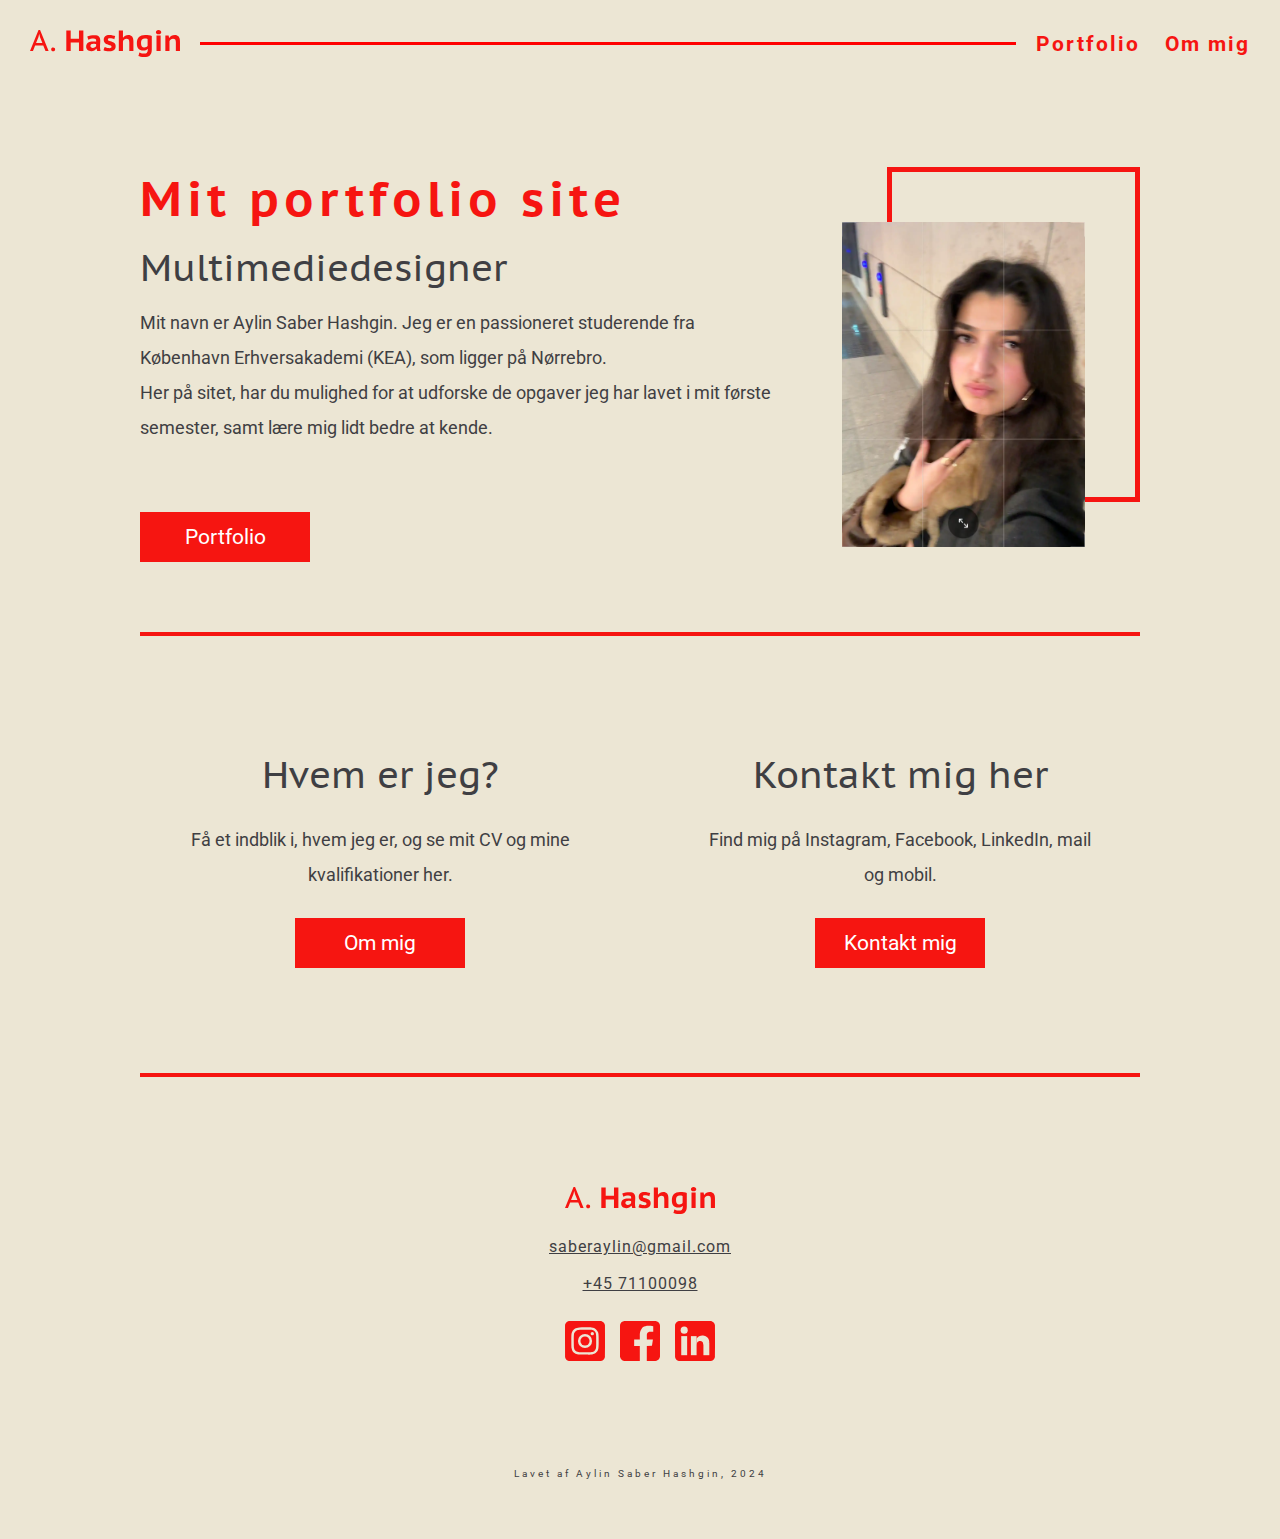
==== commit 7b956751: "færdigt site" ====
--- a/index.html
+++ b/index.html
@@ -13,12 +13,6 @@
       href="https://fonts.googleapis.com/css2?family=PT+Sans+Caption:wght@400;700&family=Roboto:ital,wght@0,100;0,300;0,400;0,500;0,700;0,900;1,100;1,300;1,400;1,500;1,700;1,900&display=swap"
       rel="stylesheet"
     />
-    <link rel="preconnect" href="https://fonts.googleapis.com" />
-    <link rel="preconnect" href="https://fonts.gstatic.com" crossorigin />
-    <link
-      href="https://fonts.googleapis.com/css2?family=Roboto:ital,wght@0,100;0,300;0,400;0,500;0,700;0,900;1,100;1,300;1,400;1,500;1,700;1,900&display=swap"
-      rel="stylesheet"
-    />
   </head>
   <body>
     <header>
@@ -29,7 +23,6 @@
           <ul class="menulinks" id="menulinks">
             <li><a href="portfolio.html">Portfolio</a></li>
             <li><a href="om-mig.html">Om mig</a></li>
-            <li><a href="kontakt.html">Kontakt</a></li>
           </ul>
           <div class="burger" id="burger">
             <div class="line"></div>
@@ -45,12 +38,12 @@
           <h1>Mit portfolio site</h1>
           <h2>Multimediedesigner</h2>
           <p>
-            Mit navn er Aylin Saber Hashgin. Jeg er en passioneret studerende fra København Erhversakademi (KEA), som ligger på nørrebro.
+            Mit navn er Aylin Saber Hashgin. Jeg er en passioneret studerende fra København Erhversakademi (KEA), som ligger på Nørrebro.
             <br />Her på sitet, har du mulighed for at udforske de opgaver jeg har lavet i mit første semester, samt lære mig lidt bedre at kende.
           </p>
         </div>
         <div class="imgbox">
-          <img class="image1" src="billeder/aylin_forside.webp" alt="Aylin Saber Hashgin" />
+          <img class="image1" src="billeder/aylin_forside.webp" alt="Portræt af Aylin Saber Hashgin" />
         </div>
         <a class="button" href="portfolio.html">Portfolio</a>
       </div>
--- a/css/style.css
+++ b/css/style.css
@@ -21,6 +21,7 @@
 }
 
 /*font indstillinger*/
+/*font indstillinger*/
 h1 {
   font-family: var(--font1), sans-serif;
   color: var(--primary);
@@ -89,11 +90,16 @@
 
 main {
   margin: 80px 40px;
-
-  @media (min-width: 900px) {
+}
+
+@media (min-width: 900px) {
+  main {
     margin: 80px 50px 70px;
   }
-  @media (min-width: 1070px) {
+}
+
+@media (min-width: 1070px) {
+  main {
     margin: 80px auto 50px auto;
     max-width: 1000px;
   }
@@ -135,6 +141,7 @@
   list-style: none;
   display: flex;
   gap: 25px;
+  transition: all 0.3s ease;
 }
 
 .menubar li a {
@@ -215,8 +222,10 @@
 footer .logo {
   width: 140px;
   margin-bottom: 5px;
-
-  @media (min-width: 900px) {
+}
+
+@media (min-width: 900px) {
+  footer .logo {
     width: 150px;
   }
 }
@@ -224,6 +233,8 @@
 .footercontainer a {
   color: var(--tertiary);
   font-size: 1rem;
+  font-family: var(--font2);
+  letter-spacing: 1px;
 }
 
 .socials {
@@ -236,8 +247,10 @@
 .socials img {
   width: 30px;
   height: auto;
-
-  @media (min-width: 900px) {
+}
+
+@media (min-width: 900px) {
+  .socials img {
     width: 40px;
   }
 }
@@ -259,6 +272,7 @@
   padding: 13px 25px;
   width: 170px;
   place-self: center;
+  text-align: center;
 }
 
 a.button {
@@ -281,12 +295,14 @@
 /*billede med rød border*/
 .imgbox {
   border: 5px solid var(--primary);
-
-  @media (max-width: 900px) {
+}
+@media (max-width: 900px) {
+  .imgbox {
     margin: 30px 0 90px 50px;
   }
-
-  @media (min-width: 900px) {
+}
+@media (min-width: 900px) {
+  .imgbox {
     margin-left: 70px;
   }
 }
@@ -302,8 +318,7 @@
   }
 }
 
-/*to links på forsiden*/
-
+/* to links på forsiden */
 .grid_1-1 {
   display: flex;
   gap: 40px;
@@ -327,19 +342,23 @@
 /*om mig og cv*/
 .grid_about .imgbox {
   margin: 0;
-
-  @media (max-width: 900px) {
+}
+
+@media (max-width: 900px) {
+  .grid_about .imgbox {
     margin-right: 50px;
     margin-bottom: 70px;
   }
-
-  @media (min-width: 900px) {
+}
+
+@media (min-width: 900px) {
+  .grid_about .imgbox {
     margin-right: 90px;
   }
 }
 
-.grid_about {
-  @media (min-width: 900px) {
+@media (min-width: 900px) {
+  .grid_about {
     margin-bottom: 100px;
   }
 }
@@ -367,16 +386,17 @@
 
 .language {
   margin: 27px 0 37px;
-
-  @media (max-width: 900px) {
+}
+@media (max-width: 900px) {
+  .language {
     border-top: 3px solid var(--primary);
     border-bottom: 3px solid var(--primary);
     padding: 35px 0;
   }
 }
 
-.noline {
-  @media (max-width: 900px) {
+@media (max-width: 900px) {
+  .noline {
     display: none;
   }
 }
@@ -384,9 +404,6 @@
 .cvtitel {
   color: var(--primary);
   font-size: 1.8rem;
-
-  @media (min-width: 900px) {
-  }
 }
 
 .cvbox ul {
@@ -424,8 +441,9 @@
   border: 3px solid var(--primary);
   margin: 18px;
   padding: 18px;
-
-  @media (min-width: 900px) {
+}
+@media (min-width: 900px) {
+  .themes {
     margin: 25px 0 30px;
     padding: 30px;
     width: 600px;
@@ -437,8 +455,9 @@
   font-family: var(--font1);
   color: var(--tertiary);
   font-size: 1.1rem;
-
-  @media (min-width: 900px) {
+}
+@media (min-width: 900px) {
+  .themes a {
     font-size: 1.7rem;
     display: inline-block; /* Sørger for, at transform kun gælder for teksten */
     transition: transform 0.3s ease, color 0.3s ease;
@@ -449,10 +468,6 @@
   text-decoration: none;
   transform: scale(1.1); /* Gør teksten større */
   color: var(--tertiary);
-
-  @media (min-width: 900px) {
-    transform: scale(1.1); /* Gør teksten større */
-  }
 }
 
 .left {
@@ -468,7 +483,9 @@
 /* tema 2*/
 .grid_tema2 {
   margin: 20px 0px;
-  @media (min-width: 900px) {
+}
+@media (min-width: 900px) {
+  .grid_tema2 {
     margin: 20px 0px 40px;
   }
 }
--- a/css/layout.css
+++ b/css/layout.css
@@ -145,7 +145,7 @@
 
   .grid_tema2 {
     display: grid;
-    grid-template-columns: 1fr 1fr 1fr;
+    grid-template-columns: repeat(3, 1fr);
     gap: 40px;
   }
 
@@ -162,8 +162,7 @@
 
   .layout {
     display: grid;
-    grid-column: 1fr 1fr 1fr;
-    grid-row: 1fr 1fr;
+    grid-template-columns: repeat(3, 1fr);
     gap: 15px;
   }
 
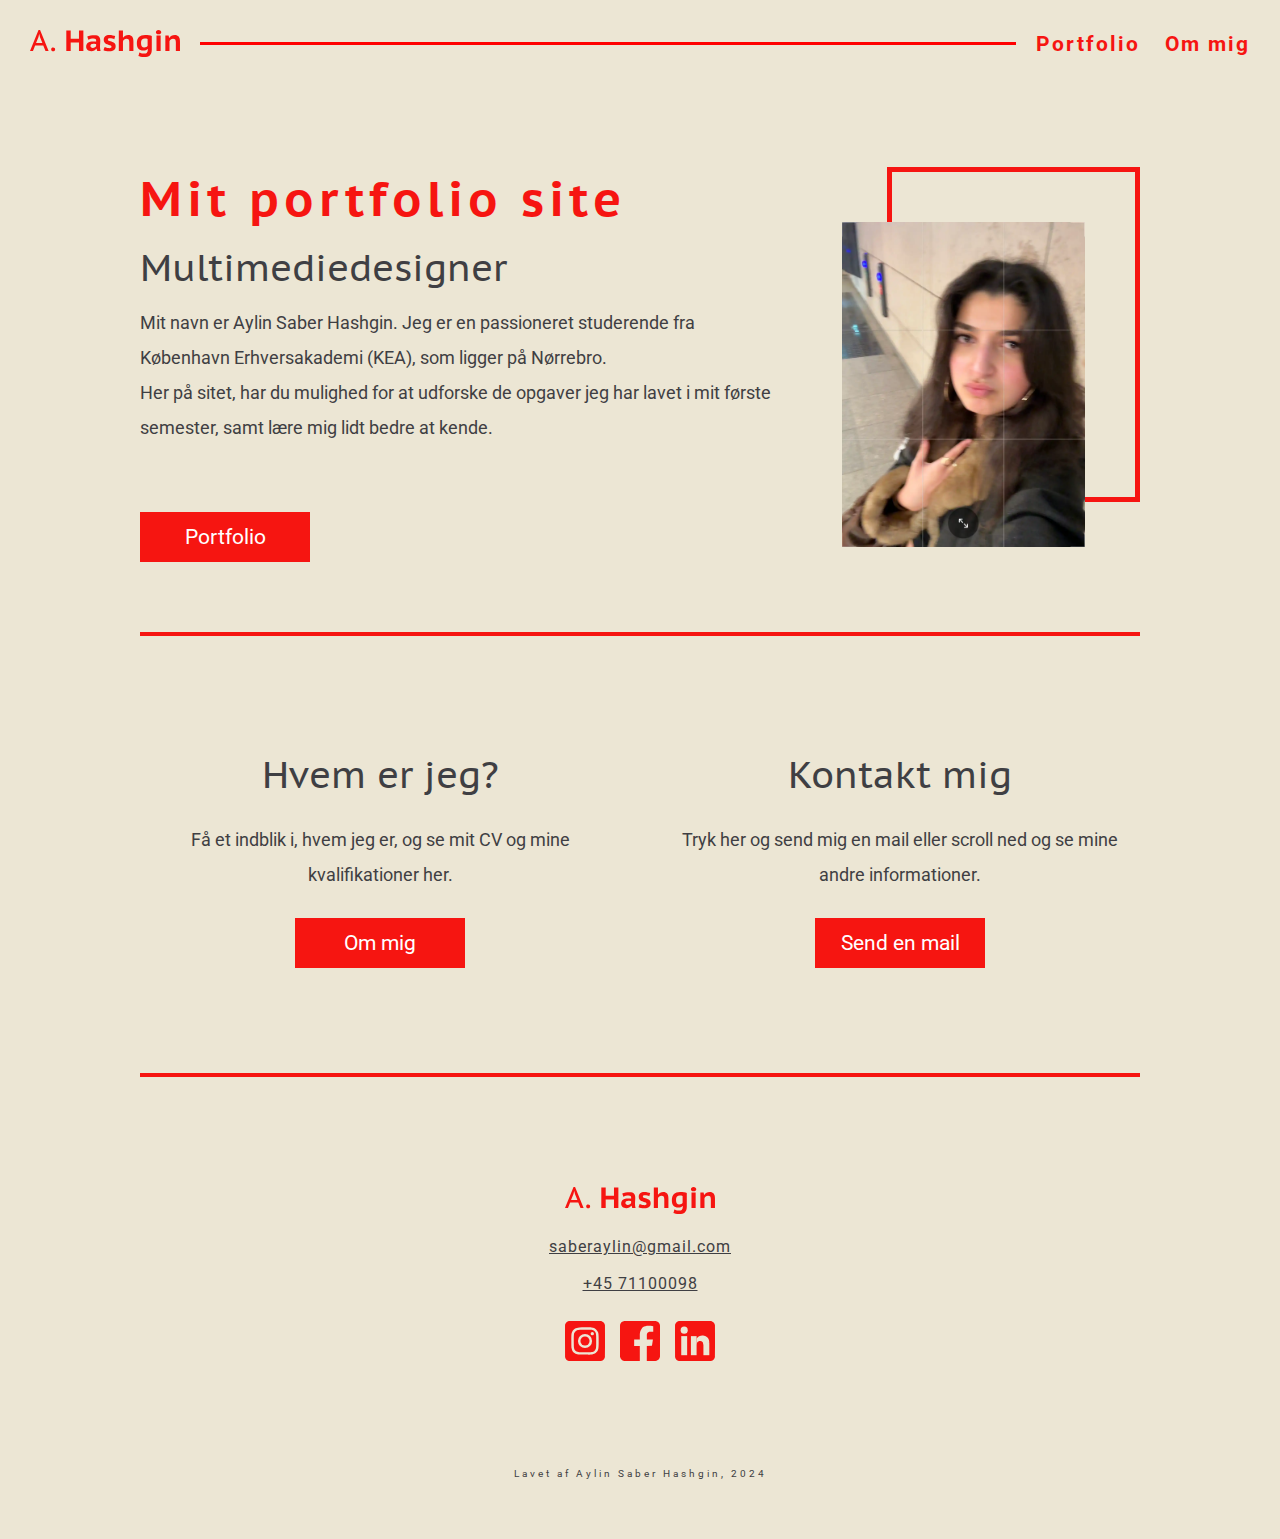
==== commit 866a04ef: "send mail cta" ====
--- a/index.html
+++ b/index.html
@@ -55,9 +55,9 @@
           <a href="om-mig.html" class="button">Om mig</a>
         </div>
         <div class="card">
-          <h2>Kontakt mig her</h2>
-          <p>Find mig på Instagram, Facebook, LinkedIn, mail og mobil.</p>
-          <a href="kontakt.html" class="button">Kontakt mig</a>
+          <h2>Kontakt mig</h2>
+          <p>Tryk her og send mig en mail eller scroll ned og se mine andre informationer.</p>
+          <a href="mailto:saberaylin@gmail.com" class="button">Send en mail</a>
         </div>
       </div>
       <hr />
--- a/css/style.css
+++ b/css/style.css
@@ -518,7 +518,7 @@
 }
 
 /* tema 3*/
-.grid_style {
+.grid_box {
   margin: 10px 0 40px;
 }
 
@@ -528,6 +528,6 @@
 }
 
 /* tema 5 */
-.styletext img {
+.box2 img {
   margin-bottom: 20px;
 }
--- a/css/layout.css
+++ b/css/layout.css
@@ -24,7 +24,7 @@
     gap: 30px;
   }
 
-  .grid_style {
+  .grid_box {
     display: grid;
     gap: 10px;
   }
@@ -178,18 +178,18 @@
     grid-column: 3;
   }
 
-  .grid_style {
+  .grid_box {
     display: grid;
     grid-template-columns: 2fr 1fr;
     gap: 40px;
   }
 
-  .style {
-    grid-column: 2;
-    grid-row: 1;
-  }
-
-  .styletext {
+  .box1 {
+    grid-column: 2;
+    grid-row: 1;
+  }
+
+  .box2 {
     grid-column: 1;
     grid-row: 1;
   }
